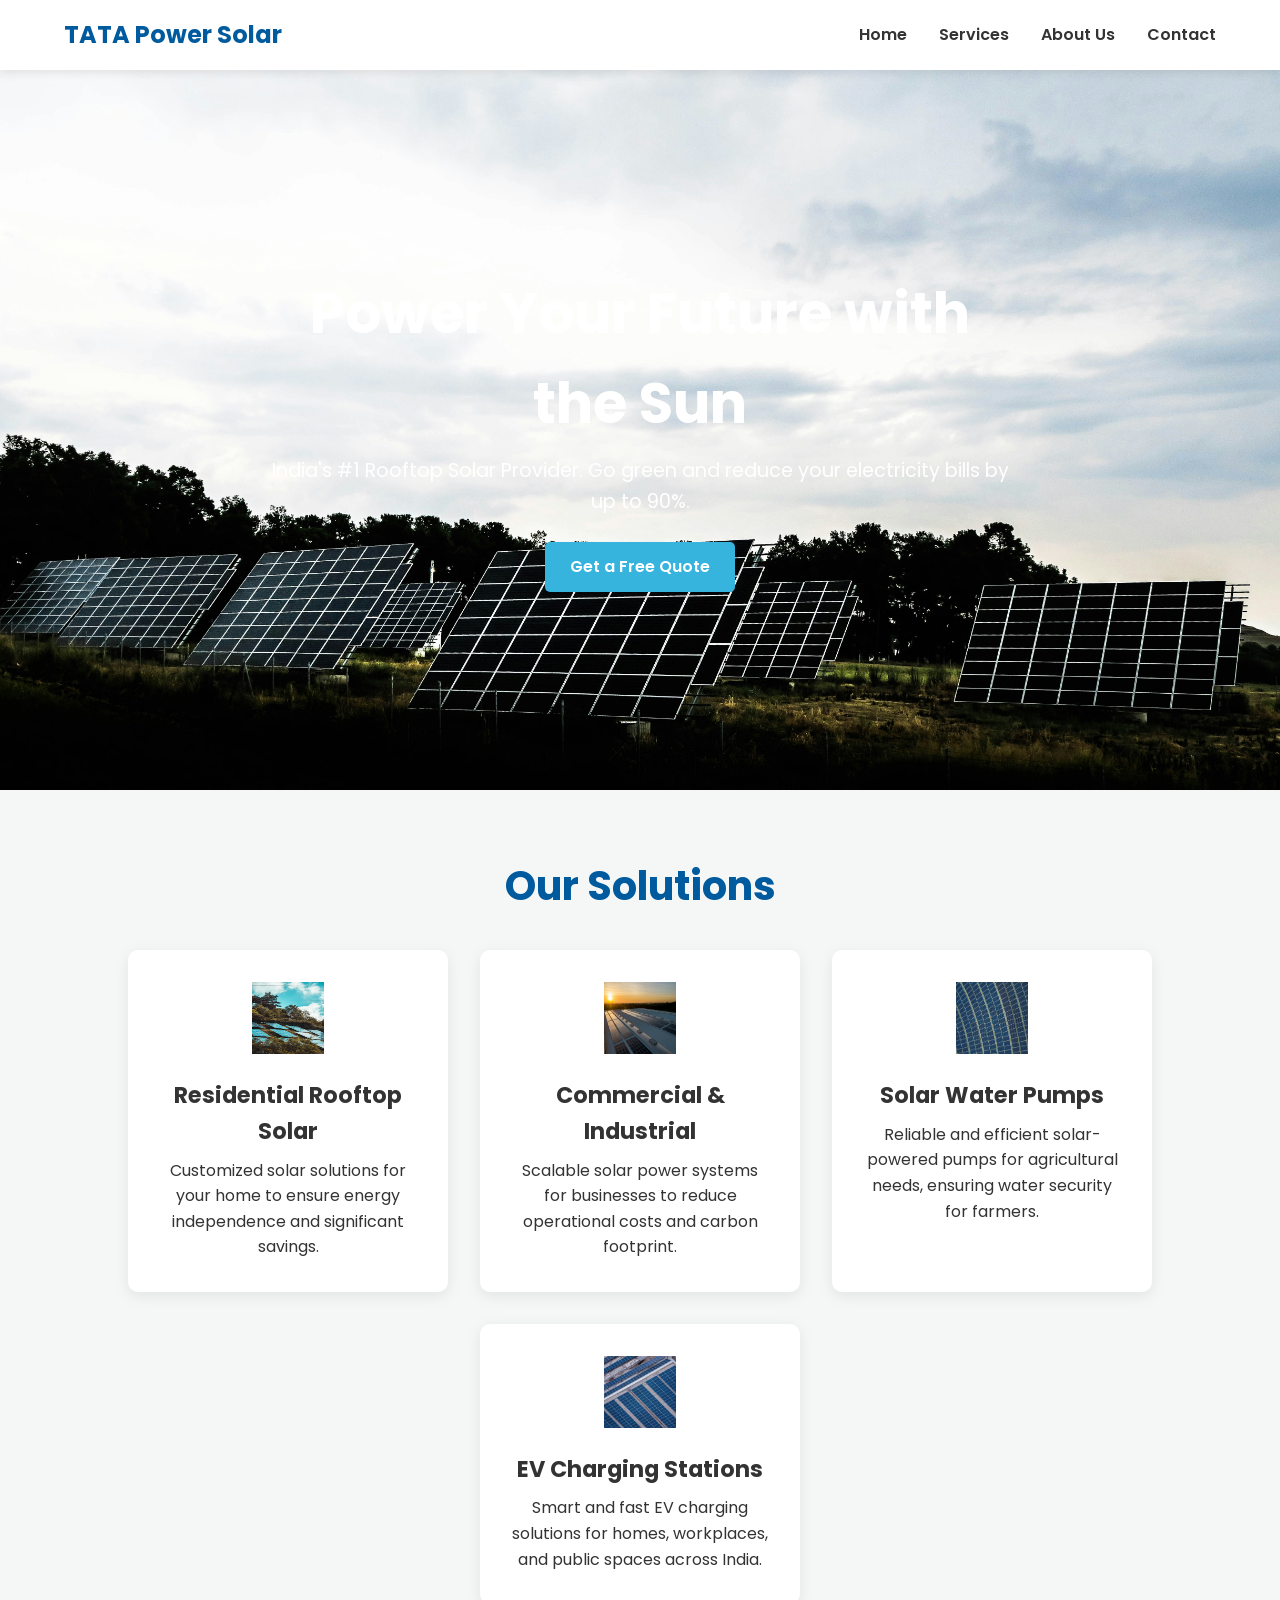
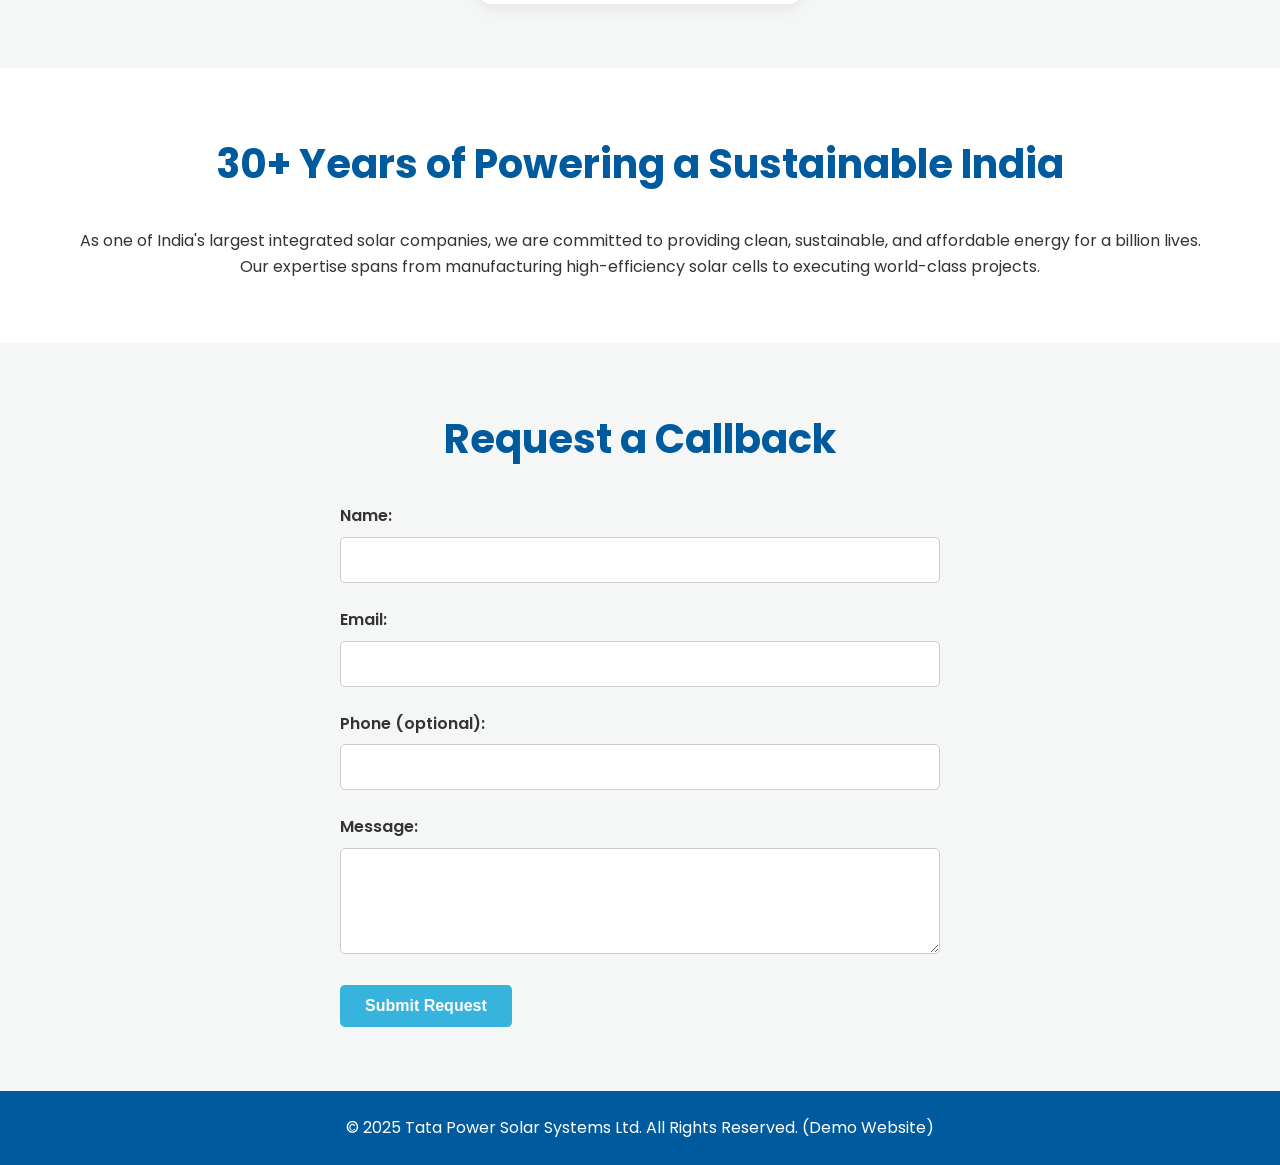
==== Main/index.html @ fa4c933f "added files" ====
<!DOCTYPE html>
<html lang="en">
<head>
    <meta charset="UTF-8">
    <meta name="viewport" content="width=device-width, initial-scale=1.0">
    <title>Tata Power Solar | Sustainable Energy Solutions</title>
    <link rel="stylesheet" href="style.css">
    <link rel="icon" href="https://www.tatapowersolar.com/wp-content/themes/tps/favicon.ico" type="image/x-icon">
</head>
<body>

    <header>
        <nav class="navbar">
            <div class="logo">
                <a href="#"><strong>TATA</strong> Power Solar</a>
            </div>
            <ul class="nav-links">
                <li><a href="#hero">Home</a></li>
                <li><a href="#services">Services</a></li>
                <li><a href="#about">About Us</a></li>
                <li><a href="#contact">Contact</a></li>
            </ul>
            <div class="mobile-menu-icon">
                <div class="bar"></div>
                <div class="bar"></div>
                <div class="bar"></div>
            </div>
        </nav>
    </header>

    <main>
        <section id="hero">
            
            <div class="hero-content">
                <h1>Power Your Future with the Sun</h1>
                <p>India's #1 Rooftop Solar Provider. Go green and reduce your electricity bills by up to 90%.</p>
                <a href="#contact" class="cta-button">Get a Free Quote</a>
            </div>
        </section>

        <section id="services">
            <h2>Our Solutions</h2>
            <div class="services-container">
                <div class="service-card">
                    <img src="./photos/img1.jpg" alt="Rooftop Solar Icon">
                    <h3>Residential Rooftop Solar</h3>
                    <p>Customized solar solutions for your home to ensure energy independence and significant savings.</p>
                </div>
                <div class="service-card">
                     <img src="./photos/img2.jpg" alt="Commercial Solar Icon">
                    <h3>Commercial & Industrial</h3>
                    <p>Scalable solar power systems for businesses to reduce operational costs and carbon footprint.</p>
                </div>
                <div class="service-card">
                    <img src="./photos/img3.jpg" alt="Solar Pump Icon">
                    <h3>Solar Water Pumps</h3>
                    <p>Reliable and efficient solar-powered pumps for agricultural needs, ensuring water security for farmers.</p>
                </div>
                 <div class="service-card">
                    <img src="./photos/img4.jpg" alt="EV Charging Icon">
                    <h3>EV Charging Stations</h3>
                    <p>Smart and fast EV charging solutions for homes, workplaces, and public spaces across India.</p>
                </div>
            </div>
        </section>
        
        <section id="about">
            <h2>30+ Years of Powering a Sustainable India</h2>
            <p>As one of India's largest integrated solar companies, we are committed to providing clean, sustainable, and affordable energy for a billion lives. Our expertise spans from manufacturing high-efficiency solar cells to executing world-class projects.</p>
        </section>

        <section id="contact">
            <h2>Request a Callback</h2>
            <form id="contact-form" class="contact-form">
                <div class="form-group">
                    <label for="name">Name:</label>
                    <input type="text" id="name" name="name" required>
                </div>
                <div class="form-group">
                    <label for="email">Email:</label>
                    <input type="email" id="email" name="email" required>
                </div>
                 <div class="form-group">
                    <label for="phone">Phone (optional):</label>
                    <input type="tel" id="phone" name="phone">
                </div>
                <div class="form-group">
                    <label for="message">Message:</label>
                    <textarea id="message" name="message" rows="4" required></textarea>
                </div>
                <button type="submit" class="cta-button">Submit Request</button>
            </form>
        </section>
    </main>

    <footer>
        <p>&copy; 2025 Tata Power Solar Systems Ltd. All Rights Reserved. (Demo Website)</p>
    </footer>

    <script src="app.js"></script>
</body>
</html>
---- Main/style.css ----
@import url('https://fonts.googleapis.com/css2?family=Poppins:wght@300;400;600;700&display=swap');

/* --- Reset & Basic Styles --- */
* {
    margin: 0;
    padding: 0;
    box-sizing: border-box;
}

body {
    font-family: 'Poppins', sans-serif;
    line-height: 1.6;
    background-color: #f4f7f6;
    color: #333;
}

/* --- Header & Navigation --- */
.navbar {
    display: flex;
    justify-content: space-between;
    align-items: center;
    background-color: #fff;
    padding: 1rem 5%;
    box-shadow: 0 2px 10px rgba(0,0,0,0.1);
    position: sticky;
    top: 0;
    z-index: 1000;
}

.logo a {
    text-decoration: none;
    font-size: 1.5rem;
    color: #005A9E; /* Tata Blue */
    font-weight: 700;
}

.nav-links {
    display: flex;
    list-style: none;
}

.nav-links li {
    margin-left: 2rem;
}

.nav-links a {
    text-decoration: none;
    color: #333;
    font-weight: 600;
    transition: color 0.3s ease;
}

.nav-links a:hover {
    color: #E87722; /* Tata Orange */
}

/* --- Hero Section --- */
#hero {
    position: relative;
    height: 80vh;
    display: flex;
    align-items: center;
    justify-content: center;
    text-align: center;
    color: white;
    background: linear-gradient(rgba(0, 0, 0, 0.6), rgba(0, 0, 0, 0.6)), url('https://images.unsplash.com/photo-1508514177221-188b2cf16e9d?q=80&w=2070') no-repeat center center/cover;
    background-image:url('./photos/img5.jpg');
    background-size: cover; 
    background-repeat: no-repeat; 
    background-position: center; 
}

.hero-content {
    max-width: 800px;
    padding: 20px;
}

.hero-content h1 {
    font-size: 3.5rem;
    margin-bottom: 0.5rem;
}

.hero-content p {
    font-size: 1.2rem;
    margin-bottom: 1.5rem;
}

.cta-button {
    display: inline-block;
    background-color: #36b4de;
    color: white;
    padding: 12px 25px;
    border: none;
    border-radius: 5px;
    text-decoration: none;
    font-size: 1rem;
    font-weight: 600;
    cursor: pointer;
    transition: background-color 0.3s ease;
}

.cta-button:hover {
    background-color: #10062c;
}

/* --- Sections --- */
section {
    padding: 4rem 5%;
    text-align: center;
}

section h2 {
    font-size: 2.5rem;
    margin-bottom: 2rem;
    color: #005A9E;
}
#about{
    background-color:#fff;
}

/* --- Services Section --- */
.services-container {
    display: flex;
    justify-content: center;
    gap: 2rem;
    flex-wrap: wrap;
    margin-top: 2rem;
}

.service-card {
    background-color: #fff;
    padding: 2rem;
    border-radius: 10px;
    box-shadow: 0 4px 15px rgba(0,0,0,0.08);
    flex-basis: 280px; /* Base width for each card */
    flex-grow: 1;
    max-width: 320px;
    transition: transform 0.3s ease, box-shadow 0.3s ease;
}
.service-card img {
    width: 72px;
    height: 72px;
    margin-bottom: 1rem;
}

.service-card:hover {
    transform: translateY(-10px);
    box-shadow: 0 8px 25px rgba(0,0,0,0.12);
}

.service-card h3 {
    font-size: 1.4rem;
    margin-bottom: 0.5rem;
    color: #333;
}

/* --- Contact Form --- */
.contact-form {
    max-width: 600px;
    margin: 0 auto;
    text-align: left;
}

.form-group {
    margin-bottom: 1.5rem;
}

.form-group label {
    display: block;
    margin-bottom: 0.5rem;
    font-weight: 600;
}

.form-group input,
.form-group textarea {
    width: 100%;
    padding: 12px;
    border: 1px solid #ccc;
    border-radius: 5px;
    font-family: 'Poppins', sans-serif;
}

/* --- Footer --- */
footer {
    background-color: #005A9E;
    color: white;
    text-align: center;
    padding: 1.5rem 5%;
}

/* --- Mobile Menu --- */
.mobile-menu-icon {
    display: none;
    cursor: pointer;
}

.mobile-menu-icon .bar {
    width: 25px;
    height: 3px;
    background-color: #333;
    margin: 5px 0;
    transition: 0.4s;
}

/* --- Responsive Design --- */
@media (max-width: 768px) {
    .nav-links {
        display: none;
        position: absolute;
        top: 70px;
        left: 0;
        right: 0;
        background-color: #fff;
        flex-direction: column;
        width: 100%;
        text-align: center;
        box-shadow: 0 4px 10px rgba(0,0,0,0.1);
    }
    .nav-links.active {
        display: flex;
    }
    .nav-links li {
        margin: 1rem 0;
    }
    .mobile-menu-icon {
        display: block;
    }
    .hero-content h1 {
        font-size: 2.5rem;
    }
}
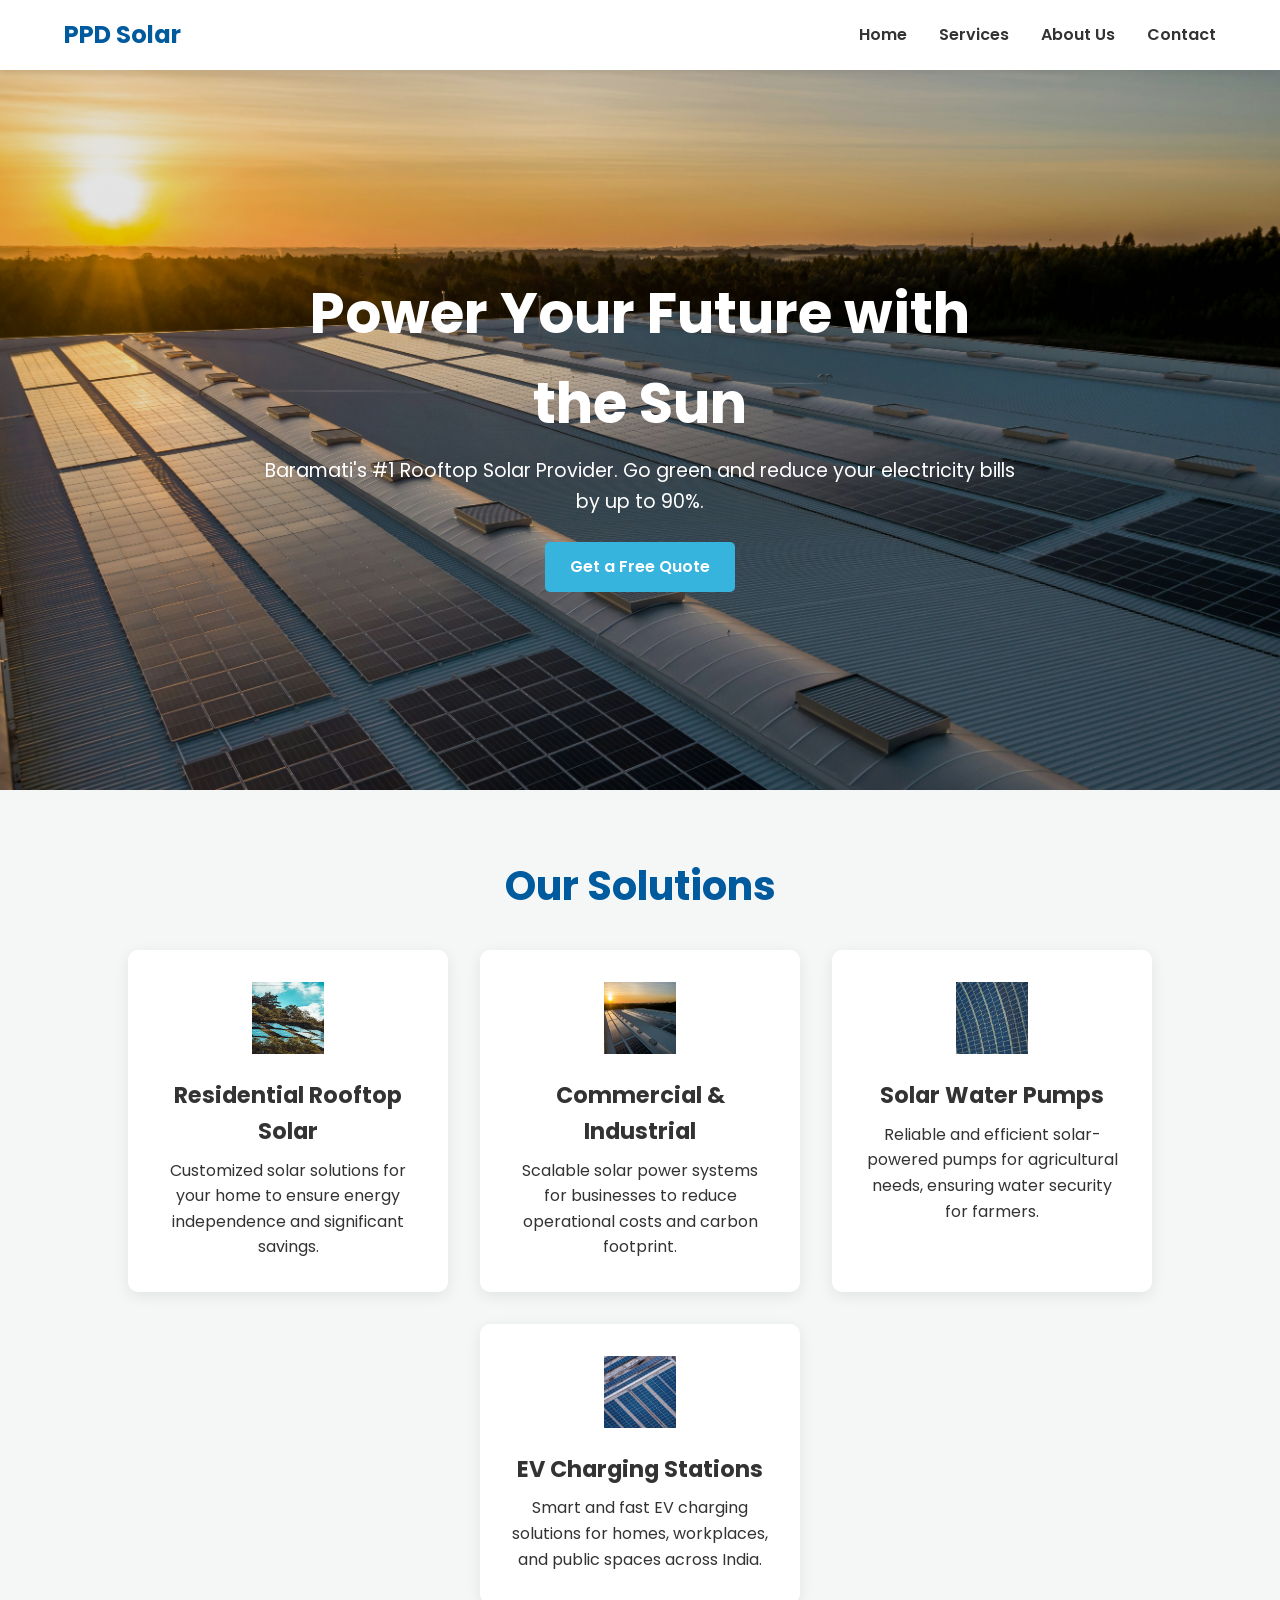
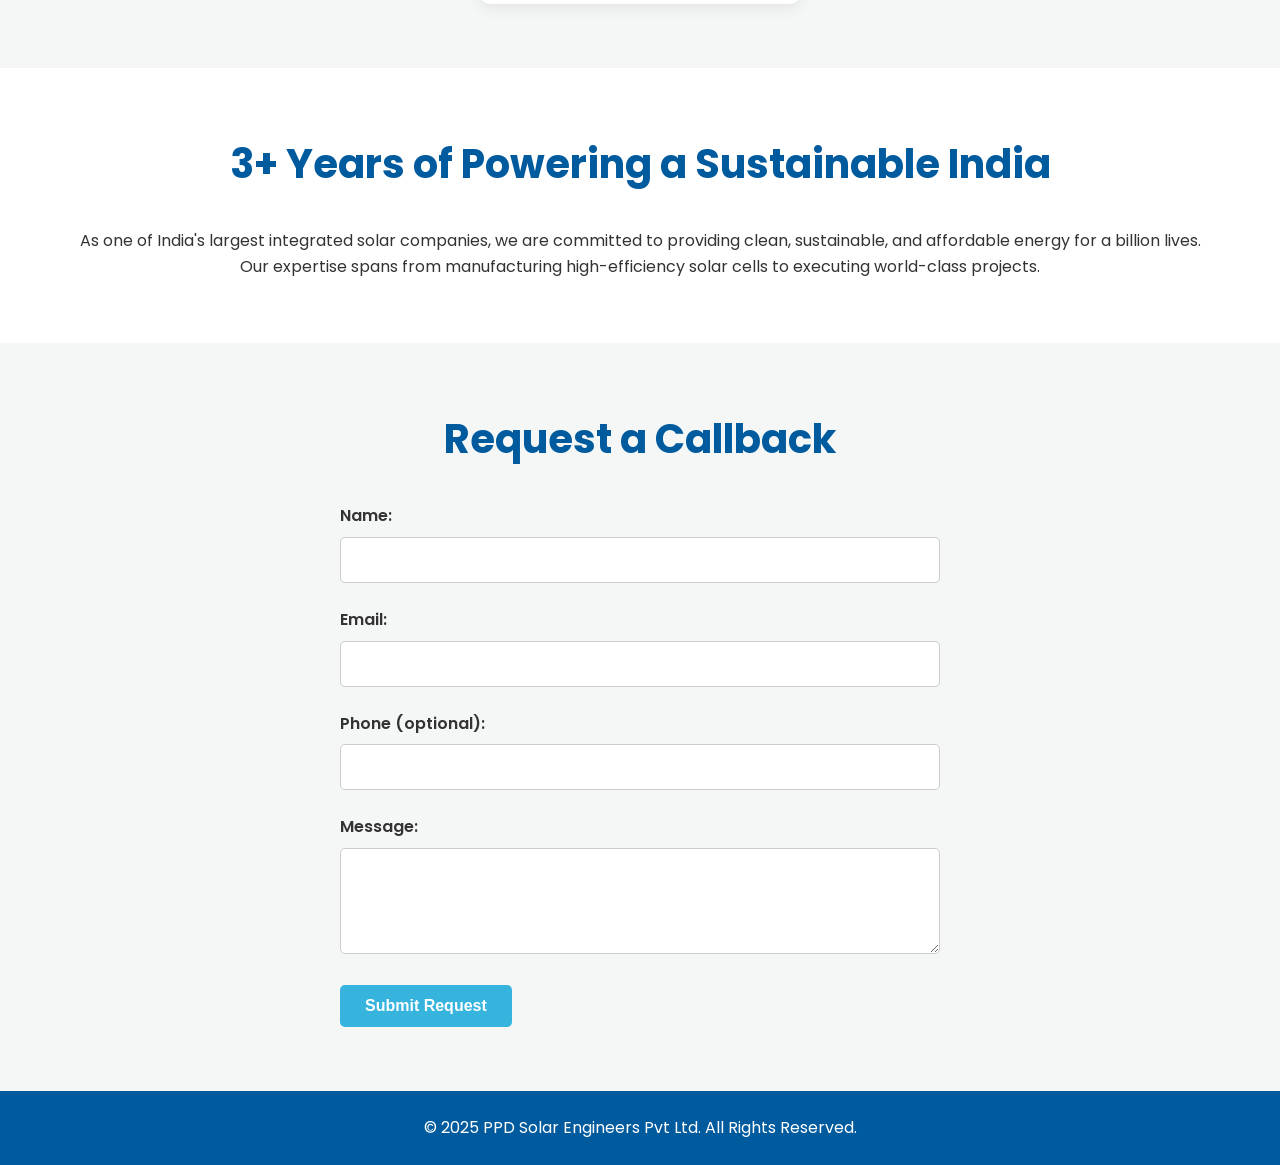
==== commit f6634f11: "added slides" ====
--- a/Main/index.html
+++ b/Main/index.html
@@ -3,7 +3,7 @@
 <head>
     <meta charset="UTF-8">
     <meta name="viewport" content="width=device-width, initial-scale=1.0">
-    <title>Tata Power Solar | Sustainable Energy Solutions</title>
+    <title>PPD Solar Engineers Pvt Ltd | Sustainable Energy Solutions</title>
     <link rel="stylesheet" href="style.css">
     <link rel="icon" href="https://www.tatapowersolar.com/wp-content/themes/tps/favicon.ico" type="image/x-icon">
 </head>
@@ -12,7 +12,7 @@
     <header>
         <nav class="navbar">
             <div class="logo">
-                <a href="#"><strong>TATA</strong> Power Solar</a>
+                <a href="#"><strong>PPD Solar</strong></a>
             </div>
             <ul class="nav-links">
                 <li><a href="#hero">Home</a></li>
@@ -28,15 +28,23 @@
         </nav>
     </header>
 
+    
+    
+
     <main>
         <section id="hero">
             
             <div class="hero-content">
                 <h1>Power Your Future with the Sun</h1>
-                <p>India's #1 Rooftop Solar Provider. Go green and reduce your electricity bills by up to 90%.</p>
+                <p>Baramati's #1 Rooftop Solar Provider. Go green and reduce your electricity bills by up to 90%.</p>
                 <a href="#contact" class="cta-button">Get a Free Quote</a>
             </div>
         </section>
+        
+
+
+
+        
 
         <section id="services">
             <h2>Our Solutions</h2>
@@ -65,7 +73,7 @@
         </section>
         
         <section id="about">
-            <h2>30+ Years of Powering a Sustainable India</h2>
+            <h2>3+ Years of Powering a Sustainable India</h2>
             <p>As one of India's largest integrated solar companies, we are committed to providing clean, sustainable, and affordable energy for a billion lives. Our expertise spans from manufacturing high-efficiency solar cells to executing world-class projects.</p>
         </section>
 
@@ -94,7 +102,7 @@
     </main>
 
     <footer>
-        <p>&copy; 2025 Tata Power Solar Systems Ltd. All Rights Reserved. (Demo Website)</p>
+        <p>&copy; 2025 PPD Solar Engineers Pvt Ltd. All Rights Reserved.</p>
     </footer>
 
     <script src="app.js"></script>
--- a/Main/style.css
+++ b/Main/style.css
@@ -54,6 +54,7 @@
     color: #E87722; /* Tata Orange */
 }
 
+
 /* --- Hero Section --- */
 #hero {
     position: relative;
@@ -63,17 +64,18 @@
     justify-content: center;
     text-align: center;
     color: white;
-    background: linear-gradient(rgba(0, 0, 0, 0.6), rgba(0, 0, 0, 0.6)), url('https://images.unsplash.com/photo-1508514177221-188b2cf16e9d?q=80&w=2070') no-repeat center center/cover;
-    background-image:url('./photos/img5.jpg');
     background-size: cover; 
     background-repeat: no-repeat; 
     background-position: center; 
+    transition: background-image 1s ease-in-out; /* smooth fade */
 }
 
 .hero-content {
     max-width: 800px;
     padding: 20px;
 }
+
+
 
 .hero-content h1 {
     font-size: 3.5rem;
@@ -228,4 +230,32 @@
     .hero-content h1 {
         font-size: 2.5rem;
     }
-}+
+    /* Hero Section */
+.hero {
+  width: 100%;
+  height: 100vh;
+  position: relative;
+}
+
+.hero .swiper {
+  width: 100%;
+  height: 100%;
+}
+
+.hero .swiper-slide img {
+  width: 100%;
+  height: 100%;
+  object-fit: cover;
+}
+
+/* Optional: make arrows and dots visible over dark images */
+.swiper-button-next,
+.swiper-button-prev {
+  color: white;
+}
+
+.swiper-pagination-bullet {
+  background: white;
+}
+
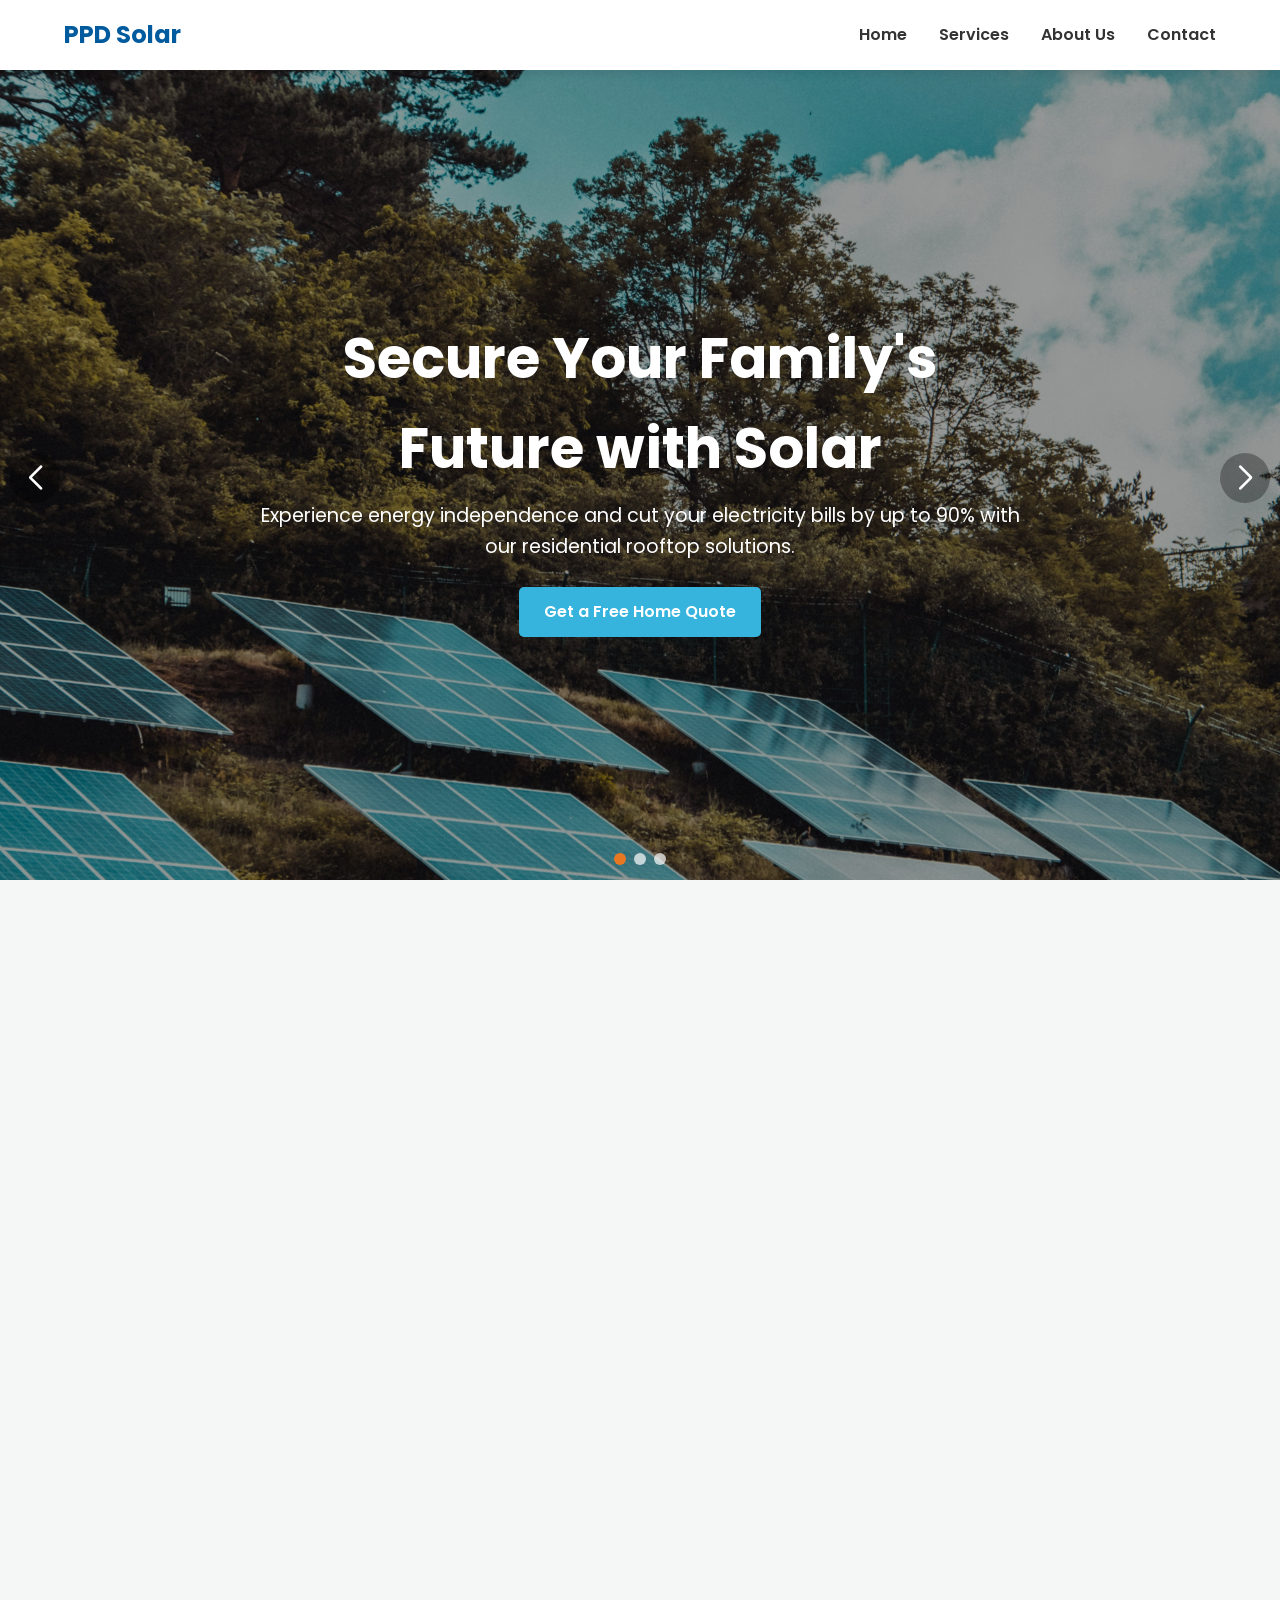
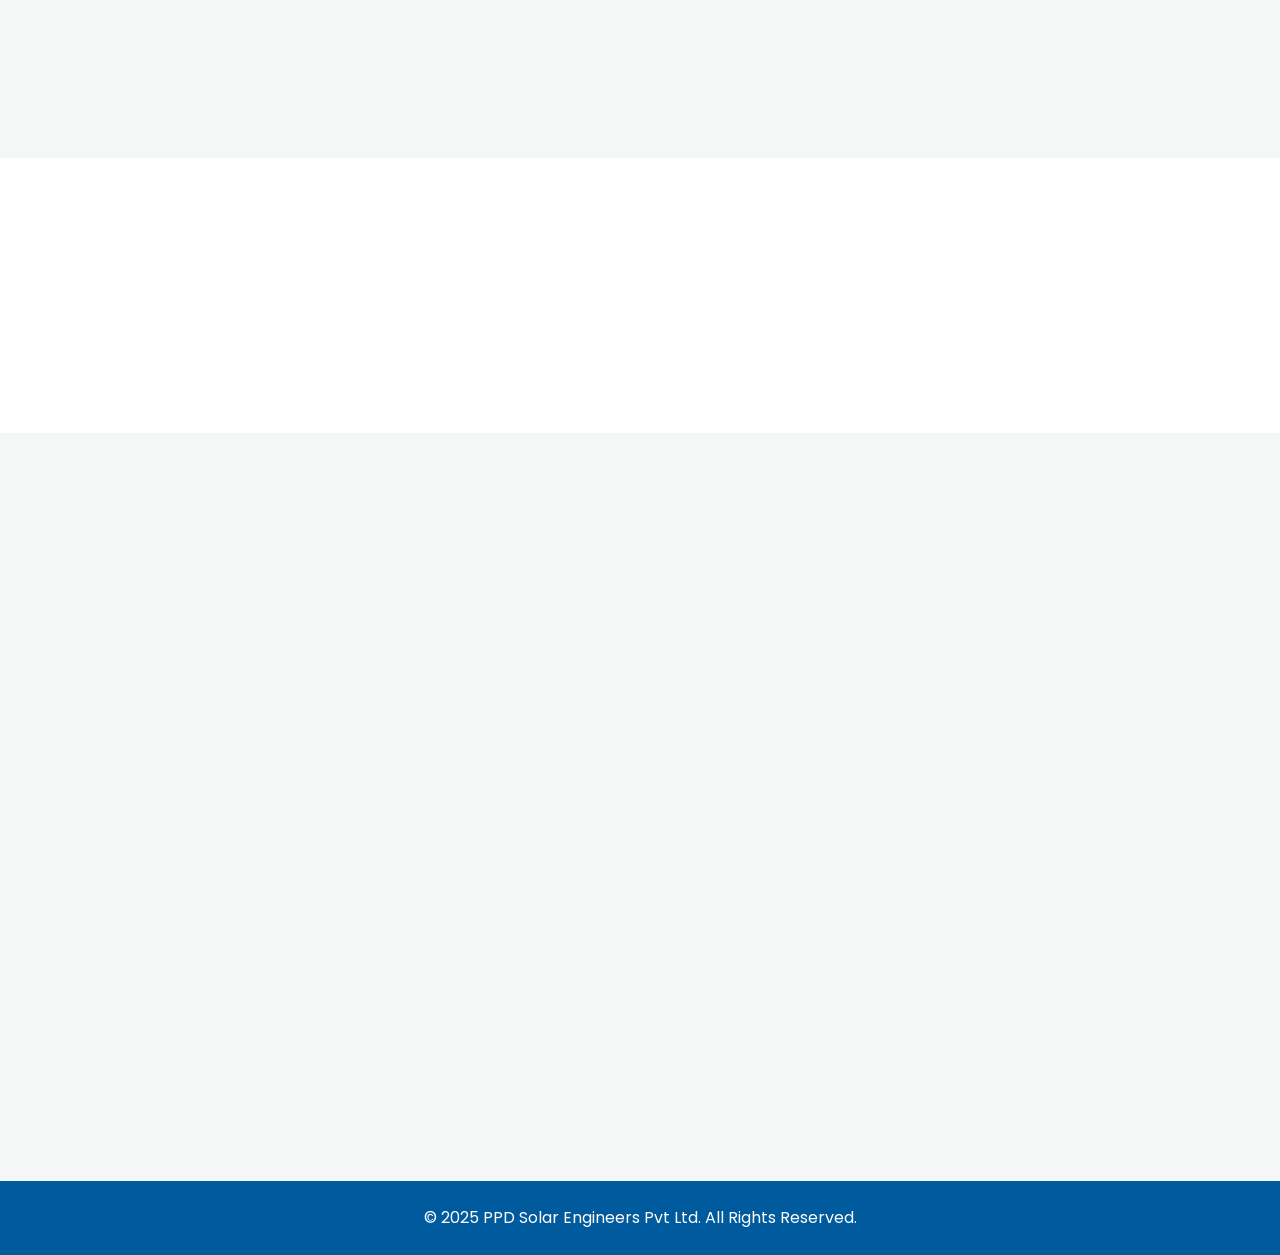
==== commit 99b13250: "NA" ====
--- a/Main/index.html
+++ b/Main/index.html
@@ -4,7 +4,11 @@
     <meta charset="UTF-8">
     <meta name="viewport" content="width=device-width, initial-scale=1.0">
     <title>PPD Solar Engineers Pvt Ltd | Sustainable Energy Solutions</title>
+    
+    <link rel="stylesheet" href="https://unpkg.com/swiper/swiper-bundle.min.css" />
+    
     <link rel="stylesheet" href="style.css">
+    
     <link rel="icon" href="https://www.tatapowersolar.com/wp-content/themes/tps/favicon.ico" type="image/x-icon">
 </head>
 <body>
@@ -28,43 +32,60 @@
         </nav>
     </header>
 
-    
-    
-
     <main>
         <section id="hero">
-            
-            <div class="hero-content">
-                <h1>Power Your Future with the Sun</h1>
-                <p>Baramati's #1 Rooftop Solar Provider. Go green and reduce your electricity bills by up to 90%.</p>
-                <a href="#contact" class="cta-button">Get a Free Quote</a>
+            <div class="swiper hero-slider">
+                <div class="swiper-wrapper">
+                    <div class="swiper-slide" style="background-image: url('./photos/img1.jpg');">
+                        <div class="hero-overlay"></div>
+                        <div class="hero-content">
+                            <h1>Secure Your Family's Future with Solar</h1>
+                            <p>Experience energy independence and cut your electricity bills by up to 90% with our residential rooftop solutions.</p>
+                            <a href="#contact" class="cta-button">Get a Free Home Quote</a>
+                        </div>
+                    </div>
+                    <div class="swiper-slide" style="background-image: url('./photos/img2.jpg');">
+                        <div class="hero-overlay"></div>
+                        <div class="hero-content">
+                            <h1>Boost Your Business, Not Your Bills</h1>
+                            <p>Invest in a sustainable future. Our commercial solar solutions reduce operational costs and enhance your brand's green credentials.</p>
+                            <a href="#contact" class="cta-button">Analyze My Savings</a>
+                        </div>
+                    </div>
+                    <div class="swiper-slide" style="background-image: url('./photos/img3.jpg');">
+                        <div class="hero-overlay"></div>
+                        <div class="hero-content">
+                            <h1>Powering Agriculture with the Sun</h1>
+                            <p>Ensure reliable water supply for your crops with our durable and efficient solar water pumps, designed for Indian farmers.</p>
+                            <a href="#contact" class="cta-button">Enquire About Pumps</a>
+                        </div>
+                    </div>
+                </div>
+                <div class="swiper-button-next"></div>
+                <div class="swiper-button-prev"></div>
+                <div class="swiper-pagination"></div>
             </div>
         </section>
-        
-
-
-
-        
 
         <section id="services">
-            <h2>Our Solutions</h2>
+            <h2 class="animate-on-scroll">Our Solutions</h2>
             <div class="services-container">
-                <div class="service-card">
+                <div class="service-card animate-on-scroll">
                     <img src="./photos/img1.jpg" alt="Rooftop Solar Icon">
                     <h3>Residential Rooftop Solar</h3>
                     <p>Customized solar solutions for your home to ensure energy independence and significant savings.</p>
                 </div>
-                <div class="service-card">
+                <div class="service-card animate-on-scroll">
                      <img src="./photos/img2.jpg" alt="Commercial Solar Icon">
                     <h3>Commercial & Industrial</h3>
                     <p>Scalable solar power systems for businesses to reduce operational costs and carbon footprint.</p>
                 </div>
-                <div class="service-card">
+                <div class="service-card animate-on-scroll">
                     <img src="./photos/img3.jpg" alt="Solar Pump Icon">
                     <h3>Solar Water Pumps</h3>
                     <p>Reliable and efficient solar-powered pumps for agricultural needs, ensuring water security for farmers.</p>
                 </div>
-                 <div class="service-card">
+                 <div class="service-card animate-on-scroll">
                     <img src="./photos/img4.jpg" alt="EV Charging Icon">
                     <h3>EV Charging Stations</h3>
                     <p>Smart and fast EV charging solutions for homes, workplaces, and public spaces across India.</p>
@@ -73,13 +94,13 @@
         </section>
         
         <section id="about">
-            <h2>3+ Years of Powering a Sustainable India</h2>
-            <p>As one of India's largest integrated solar companies, we are committed to providing clean, sustainable, and affordable energy for a billion lives. Our expertise spans from manufacturing high-efficiency solar cells to executing world-class projects.</p>
+            <h2 class="animate-on-scroll">3+ Years of Powering a Sustainable India</h2>
+            <p class="animate-on-scroll">As one of India's largest integrated solar companies, we are committed to providing clean, sustainable, and affordable energy for a billion lives. Our expertise spans from manufacturing high-efficiency solar cells to executing world-class projects.</p>
         </section>
 
         <section id="contact">
-            <h2>Request a Callback</h2>
-            <form id="contact-form" class="contact-form">
+            <h2 class="animate-on-scroll">Request a Callback</h2>
+            <form id="contact-form" class="contact-form animate-on-scroll">
                 <div class="form-group">
                     <label for="name">Name:</label>
                     <input type="text" id="name" name="name" required>
@@ -105,6 +126,7 @@
         <p>&copy; 2025 PPD Solar Engineers Pvt Ltd. All Rights Reserved.</p>
     </footer>
 
+    <script src="https://unpkg.com/swiper/swiper-bundle.min.js"></script>
     <script src="app.js"></script>
 </body>
 </html>
--- a/Main/style.css
+++ b/Main/style.css
@@ -54,38 +54,88 @@
     color: #E87722; /* Tata Orange */
 }
 
-
-/* --- Hero Section --- */
+/* --- Hero Section & Slider --- */
 #hero {
+    height: 90vh;
+    padding: 0; /* Remove padding to allow slider to be full width/height */
     position: relative;
-    height: 80vh;
+}
+
+.hero-slider {
+    width: 100%;
+    height: 100%;
+}
+
+.swiper-slide {
     display: flex;
+    justify-content: center;
     align-items: center;
-    justify-content: center;
     text-align: center;
     color: white;
-    background-size: cover; 
-    background-repeat: no-repeat; 
-    background-position: center; 
-    transition: background-image 1s ease-in-out; /* smooth fade */
+    background-size: cover;
+    background-position: center;
+    position: relative;
+}
+
+.hero-overlay {
+    position: absolute;
+    top: 0;
+    left: 0;
+    width: 100%;
+    height: 100%;
+    background-color: rgba(0, 0, 0, 0.4); /* Dark overlay for better text readability */
+    z-index: 1;
 }
 
 .hero-content {
     max-width: 800px;
     padding: 20px;
-}
-
-
+    position: relative;
+    z-index: 2;
+}
 
 .hero-content h1 {
     font-size: 3.5rem;
     margin-bottom: 0.5rem;
+    font-weight: 700;
 }
 
 .hero-content p {
     font-size: 1.2rem;
     margin-bottom: 1.5rem;
 }
+
+/* --- Swiper Arrow and Pagination Styling --- */
+.swiper-button-next,
+.swiper-button-prev {
+    color: #ffffff;
+    background-color: rgba(0, 0, 0, 0.3);
+    border-radius: 50%;
+    width: 50px;
+    height: 50px;
+    transition: background-color 0.3s ease;
+}
+.swiper-button-next:hover,
+.swiper-button-prev:hover {
+    background-color: rgba(0, 90, 158, 0.8);
+}
+.swiper-button-next::after,
+.swiper-button-prev::after {
+    font-size: 1.5rem;
+    font-weight: bold;
+}
+
+.swiper-pagination-bullet {
+    background: rgba(255, 255, 255, 0.7);
+    width: 12px;
+    height: 12px;
+    opacity: 1;
+}
+
+.swiper-pagination-bullet-active {
+    background: #E87722; /* Tata Orange */
+}
+
 
 .cta-button {
     display: inline-block;
@@ -102,7 +152,7 @@
 }
 
 .cta-button:hover {
-    background-color: #10062c;
+    background-color: #E87722;
 }
 
 /* --- Sections --- */
@@ -134,7 +184,7 @@
     padding: 2rem;
     border-radius: 10px;
     box-shadow: 0 4px 15px rgba(0,0,0,0.08);
-    flex-basis: 280px; /* Base width for each card */
+    flex-basis: 280px;
     flex-grow: 1;
     max-width: 320px;
     transition: transform 0.3s ease, box-shadow 0.3s ease;
@@ -143,6 +193,7 @@
     width: 72px;
     height: 72px;
     margin-bottom: 1rem;
+    border-radius: 8px;
 }
 
 .service-card:hover {
@@ -190,6 +241,24 @@
     padding: 1.5rem 5%;
 }
 
+/* --- Animation Classes --- */
+.animate-on-scroll {
+    opacity: 0;
+    transform: translateY(30px);
+    transition: opacity 0.6s ease-out, transform 0.6s ease-out;
+}
+
+.animate-on-scroll.visible {
+    opacity: 1;
+    transform: translateY(0);
+}
+
+/* Add a delay for staggered animations in service cards */
+.service-card:nth-child(2) { transition-delay: 0.1s; }
+.service-card:nth-child(3) { transition-delay: 0.2s; }
+.service-card:nth-child(4) { transition-delay: 0.3s; }
+
+
 /* --- Mobile Menu --- */
 .mobile-menu-icon {
     display: none;
@@ -209,7 +278,7 @@
     .nav-links {
         display: none;
         position: absolute;
-        top: 70px;
+        top: 70px; /* Adjust based on navbar height */
         left: 0;
         right: 0;
         background-color: #fff;
@@ -230,32 +299,14 @@
     .hero-content h1 {
         font-size: 2.5rem;
     }
-
-    /* Hero Section */
-.hero {
-  width: 100%;
-  height: 100vh;
-  position: relative;
-}
-
-.hero .swiper {
-  width: 100%;
-  height: 100%;
-}
-
-.hero .swiper-slide img {
-  width: 100%;
-  height: 100%;
-  object-fit: cover;
-}
-
-/* Optional: make arrows and dots visible over dark images */
-.swiper-button-next,
-.swiper-button-prev {
-  color: white;
-}
-
-.swiper-pagination-bullet {
-  background: white;
-}
-
+    .hero-content p {
+        font-size: 1.1rem;
+    }
+    .swiper-button-next, .swiper-button-prev {
+        width: 40px;
+        height: 40px;
+    }
+    .swiper-button-next::after, .swiper-button-prev::after {
+        font-size: 1rem;
+    }
+}
